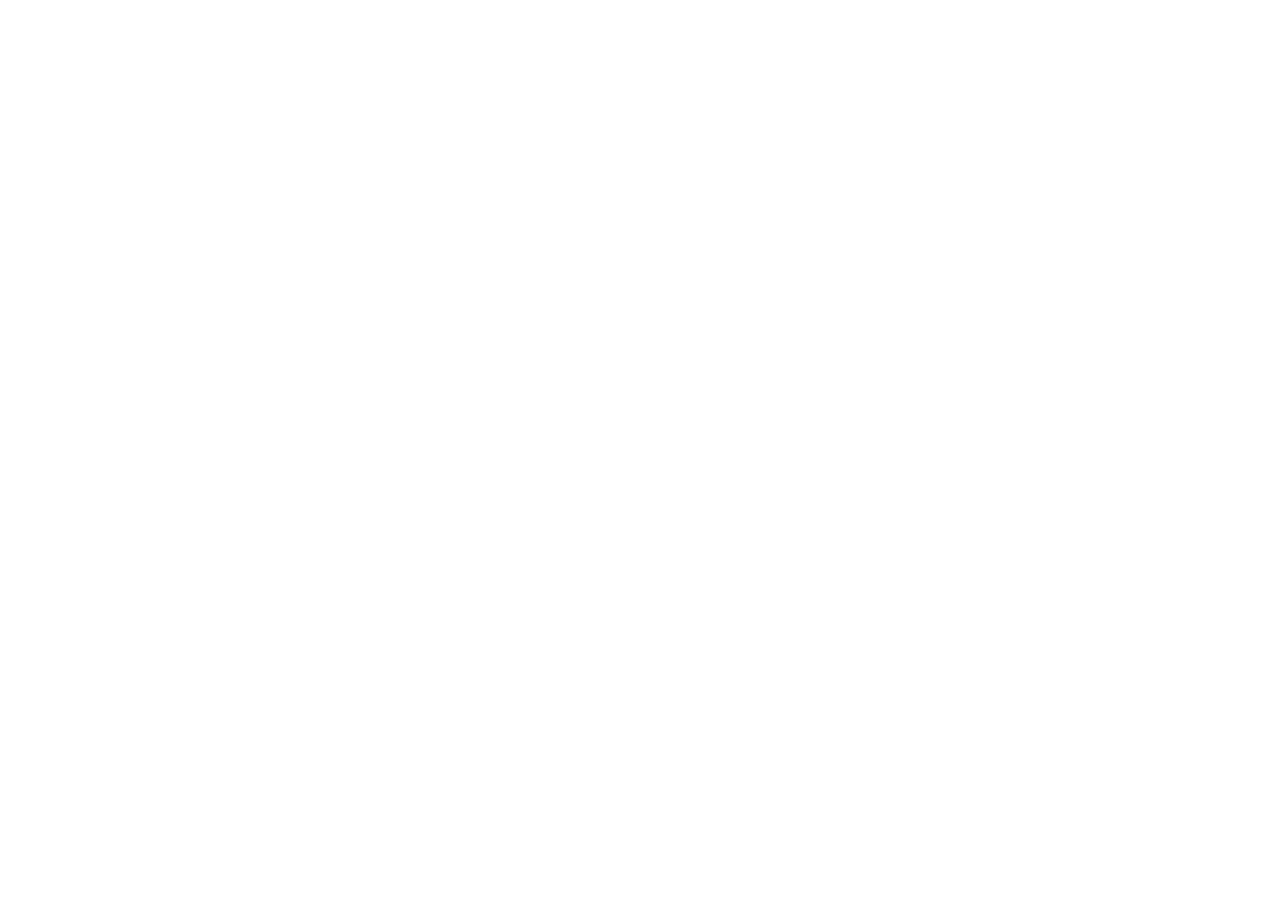
==== index.html @ b74ce0d9 "organizando diretorios para js e css" ====
<!DOCTYPE html>
<html lang="pt-br">
<head>
    <meta charset="UTF-8">
    <meta name="viewport" content="width=device-width, initial-scale=1.0">
    <script src="js/app.js" defer type="module"></script>
    <link rel="stylesheet" href="css/style.css">
    <title>Contatos</title>
</head>
<body>
    
</body>
</html>
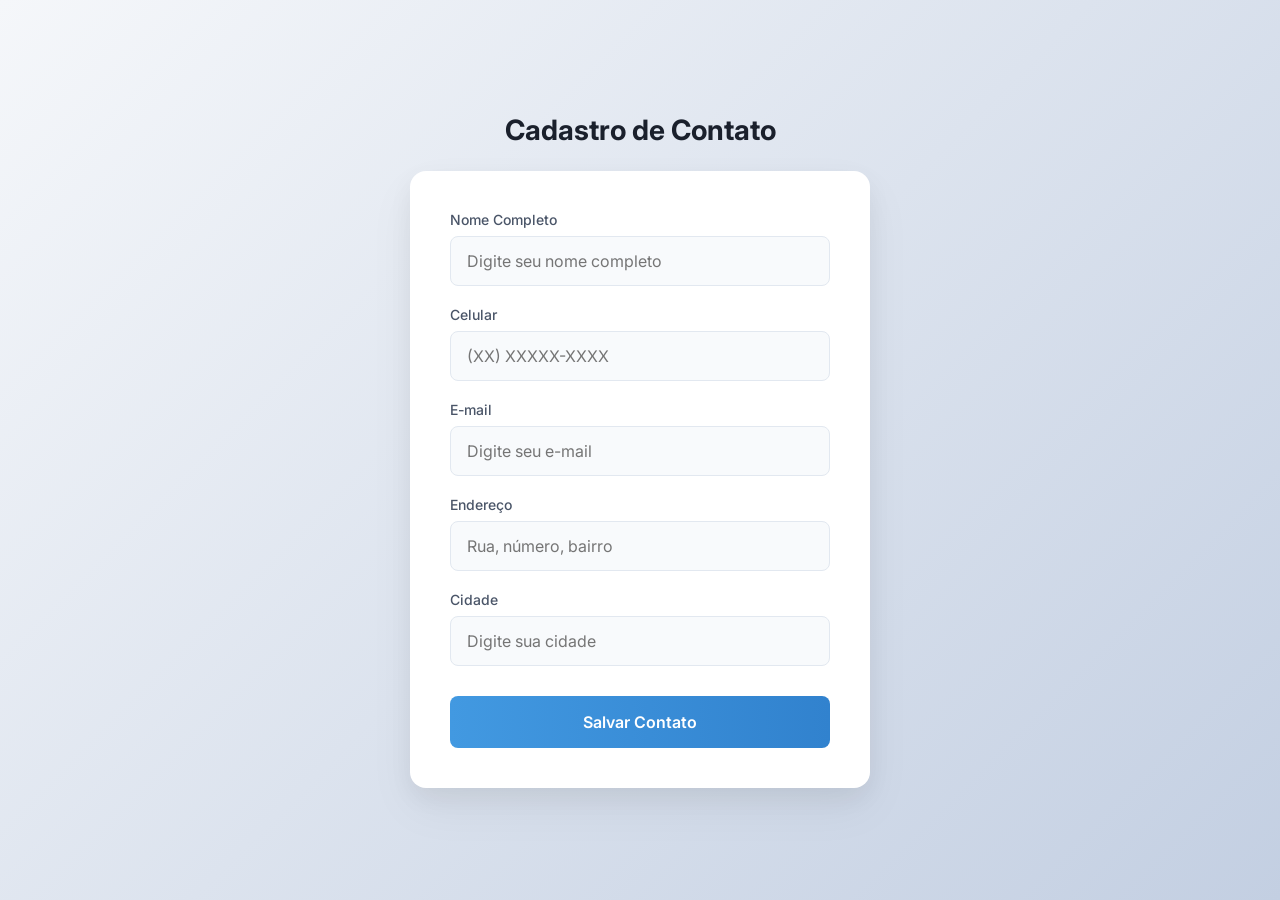
==== commit 3b7ff908: "adicionando interface inicial do projeto" ====
--- a/index.html
+++ b/index.html
@@ -8,6 +8,31 @@
     <title>Contatos</title>
 </head>
 <body>
-    
+    <main class="container">
+        <h1>Cadastro de Contato</h1>
+        <form id="contact-form" class="form-container" aria-label="Formulário de Contato">
+            <div class="form-group">
+                <label for="nome">Nome Completo</label>
+                <input type="text" id="nome" name="nome" placeholder="Digite seu nome completo" required aria-required="true">
+            </div>
+            <div class="form-group">
+                <label for="celular">Celular</label>
+                <input type="tel" id="celular" name="celular" placeholder="(XX) XXXXX-XXXX" required aria-required="true">
+            </div>
+            <div class="form-group">
+                <label for="email">E-mail</label>
+                <input type="email" id="email" name="email" placeholder="Digite seu e-mail" required aria-required="true">
+            </div>
+            <div class="form-group">
+                <label for="endereco">Endereço</label>
+                <input type="text" id="endereco" name="endereco" placeholder="Rua, número, bairro" required aria-required="true">
+            </div>
+            <div class="form-group">
+                <label for="cidade">Cidade</label>
+                <input type="text" id="cidade" name="cidade" placeholder="Digite sua cidade" required aria-required="true">
+            </div>
+            <button type="submit" class="btn-submit">Salvar Contato</button>
+        </form>
+    </main>
 </body>
 </html>
--- a/css/style.css
+++ b/css/style.css
@@ -0,0 +1,89 @@
+@import url("https://fonts.googleapis.com/css2?family=Inter:wght@400;500;600;700&display=swap");
+
+* {
+  padding: 0;
+  margin: 0;
+  box-sizing: border-box;
+}
+
+body {
+  font-family: "Inter", sans-serif;
+  background: linear-gradient(135deg, #f5f7fa 0%, #c3cfe2 100%);
+  min-height: 100vh;
+  display: flex;
+  justify-content: center;
+  align-items: center;
+  color: #333;
+}
+
+.container {
+  width: 100%;
+  max-width: 500px;
+  padding: 20px;
+}
+
+h1 {
+  text-align: center;
+  margin-bottom: 24px;
+  font-size: 28px;
+  color: #1a202c;
+  font-weight: 700;
+}
+
+.form-container {
+  background: white;
+  padding: 40px;
+  border-radius: 16px;
+  box-shadow:
+    0 10px 25px rgba(0, 0, 0, 0.05),
+    0 20px 48px rgba(0, 0, 0, 0.05);
+  transition: transform 0.3s ease;
+}
+
+.form-group {
+  margin-bottom: 20px;
+  display: flex;
+  flex-direction: column;
+}
+
+.form-group label {
+  margin-bottom: 8px;
+  font-weight: 500;
+  font-size: 14px;
+  color: #4a5568;
+}
+
+.form-group input {
+  padding: 14px 16px;
+  border: 1px solid #e2e8f0;
+  border-radius: 8px;
+  font-size: 16px;
+  font-family: "Inter", sans-serif;
+  transition: all 0.3s ease;
+  background-color: #f8fafc;
+}
+
+.form-group input:focus {
+  outline: none;
+  border-color: #4299e1;
+  background-color: white;
+  box-shadow: 0 0 0 3px rgba(66, 153, 225, 0.15);
+}
+
+.btn-submit {
+  width: 100%;
+  padding: 16px;
+  background: linear-gradient(to right, #4299e1, #3182ce);
+  color: white;
+  border: none;
+  border-radius: 8px;
+  font-size: 16px;
+  font-weight: 600;
+  cursor: pointer;
+  margin-top: 10px;
+  font-family: "Inter", sans-serif;
+}
+
+.btn-submit:hover {
+  background: linear-gradient(to right, #3182ce, #2b6cb0);
+}
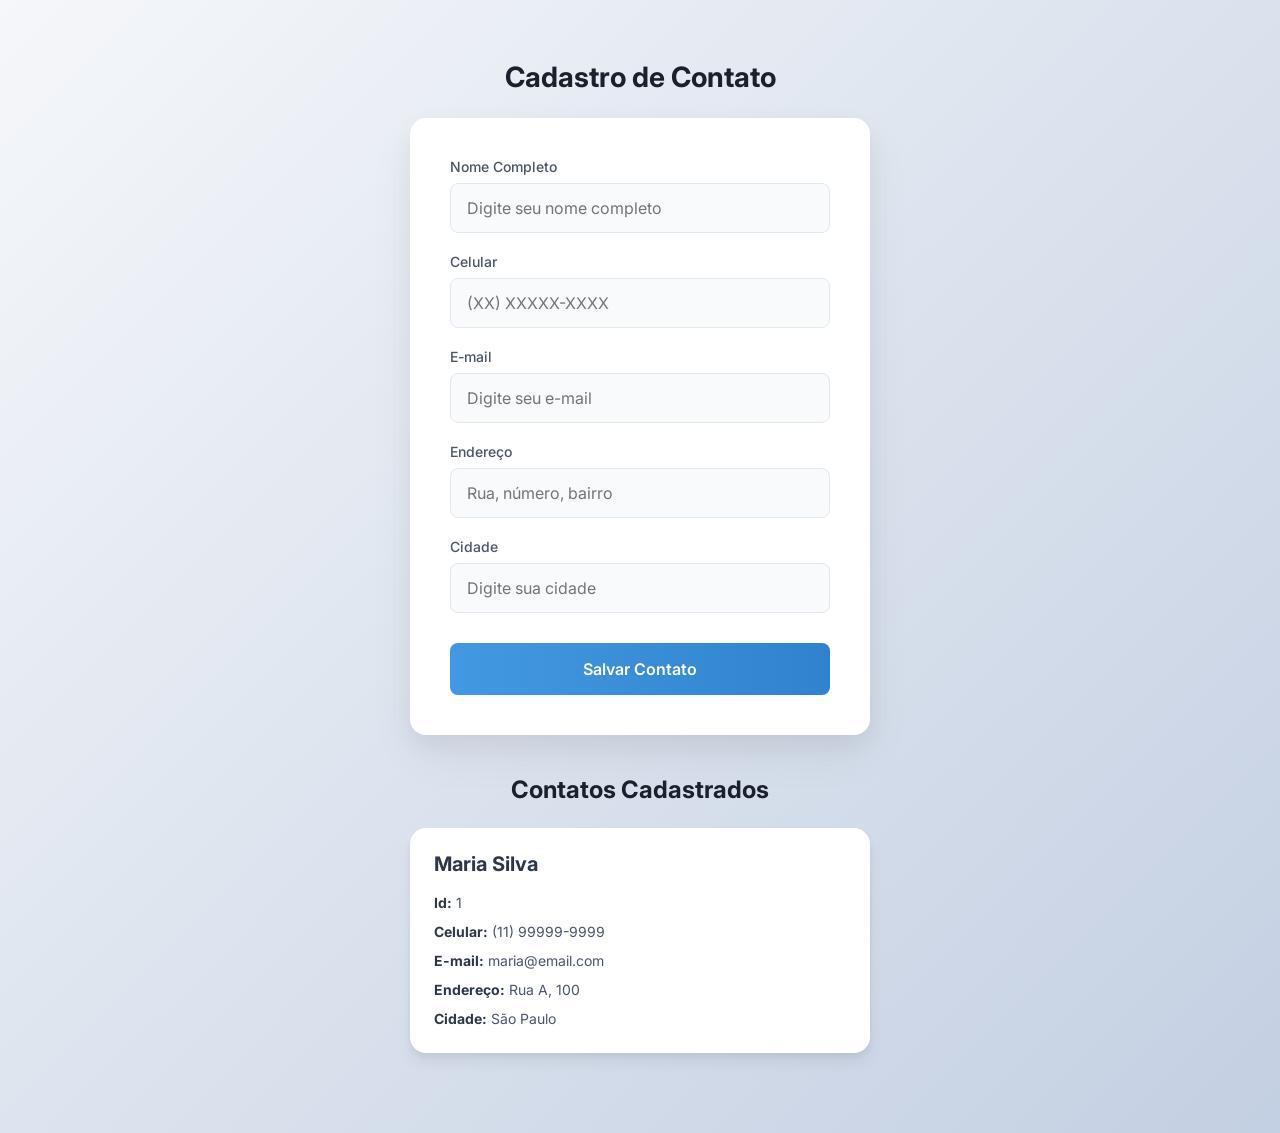
==== commit 70046a25: "adicionando exemplo do layout de exibição de contatos ja cadastrados" ====
--- a/index.html
+++ b/index.html
@@ -33,6 +33,21 @@
             </div>
             <button type="submit" class="btn-submit">Salvar Contato</button>
         </form>
+
+        <section class="contacts-section">
+            <h2>Contatos Cadastrados</h2>
+            <div id="contacts-list">
+                <!-- exemplo de exibição de um contato cadastrado-->
+                <div class="contact-card">
+                    <h3>Maria Silva</h3>
+                    <p><strong>Id:</strong> 1</p>
+                    <p><strong>Celular:</strong> (11) 99999-9999</p>
+                    <p><strong>E-mail:</strong> maria@email.com</p>
+                    <p><strong>Endereço:</strong> Rua A, 100</p>
+                    <p><strong>Cidade:</strong> São Paulo</p>
+                </div>
+            </div>
+        </section>
     </main>
 </body>
 </html>
--- a/css/style.css
+++ b/css/style.css
@@ -12,7 +12,8 @@
   min-height: 100vh;
   display: flex;
   justify-content: center;
-  align-items: center;
+  align-items: flex-start;
+  padding: 40px 20px;
   color: #333;
 }
 
@@ -87,3 +88,49 @@
 .btn-submit:hover {
   background: linear-gradient(to right, #3182ce, #2b6cb0);
 }
+
+.contacts-section {
+  margin-top: 40px;
+}
+
+.contacts-section h2 {
+  text-align: center;
+  margin-bottom: 24px;
+  font-size: 24px;
+  color: #1a202c;
+  font-weight: 700;
+}
+
+.contact-card {
+  background: white;
+  padding: 24px;
+  border-radius: 16px;
+  box-shadow:
+    0 4px 6px rgba(0, 0, 0, 0.05),
+    0 10px 15px rgba(0, 0, 0, 0.05);
+  margin-bottom: 20px;
+  transition: transform 0.3s ease;
+  display: flex;
+  flex-direction: column;
+  gap: 8px;
+}
+
+.contact-card:hover {
+  transform: translateY(-3px);
+}
+
+.contact-card h3 {
+  font-size: 20px;
+  color: #2d3748;
+  margin-bottom: 8px;
+}
+
+.contact-card p {
+  font-size: 14px;
+  color: #4a5568;
+  line-height: 1.5;
+}
+
+.contact-card strong {
+  color: #2d3748;
+}
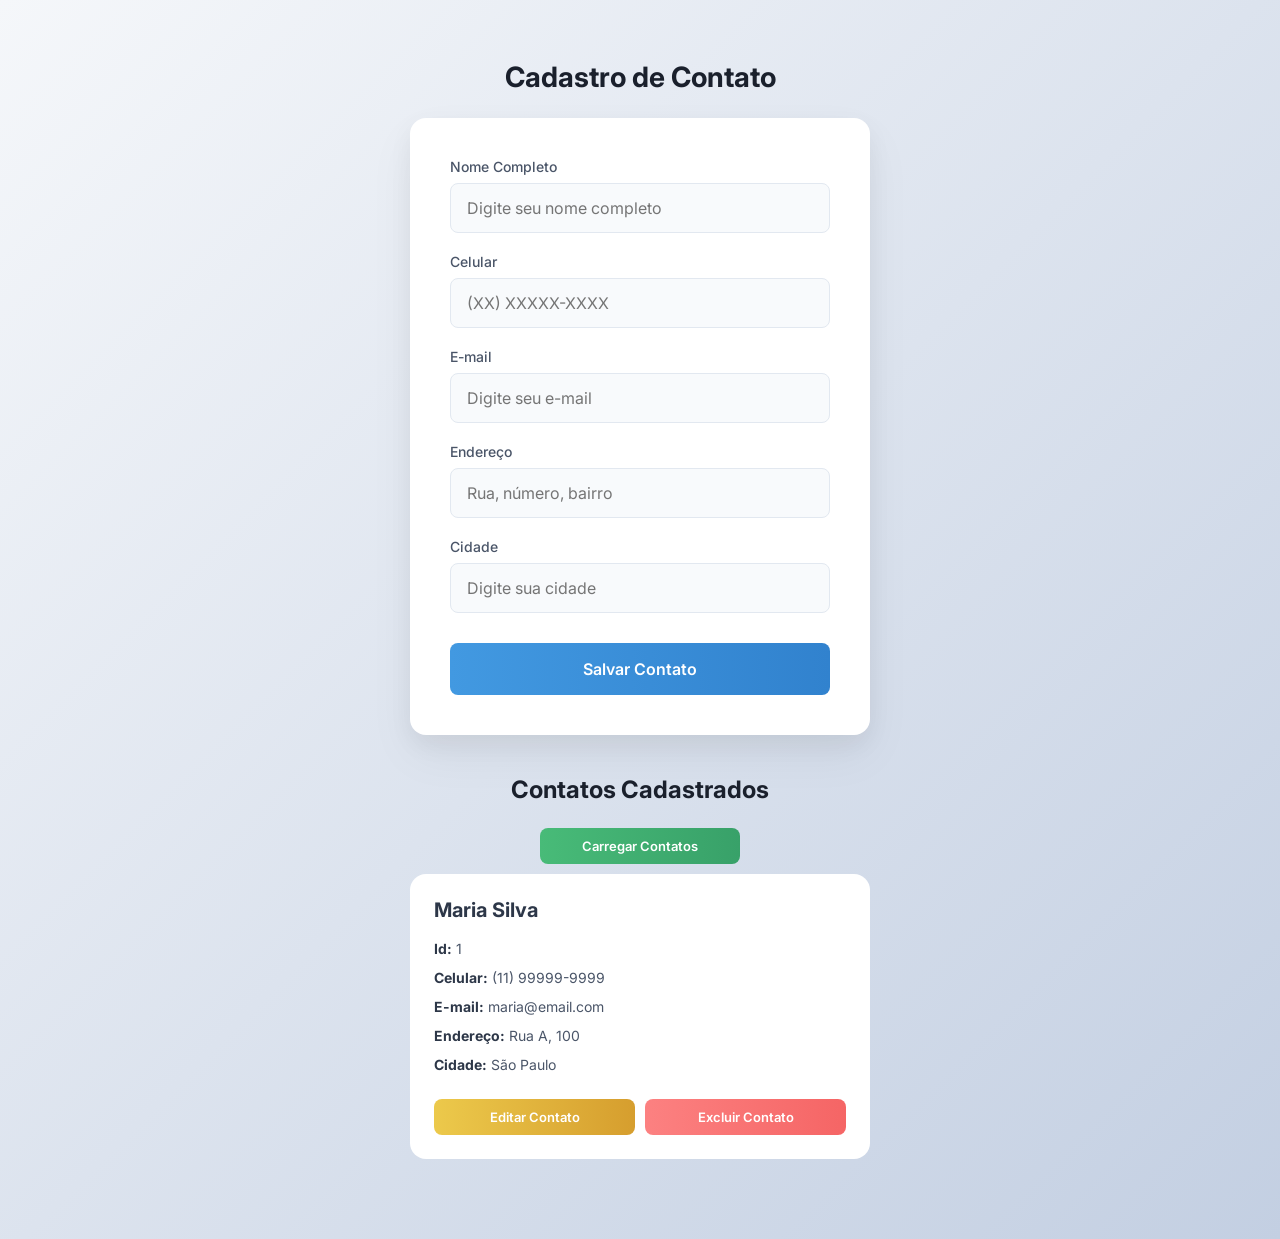
==== commit 96d4e577: "adicionando botões das requisições http do tipo GET, PUT e DELETE ao layout de visualização de usuar" ====
--- a/index.html
+++ b/index.html
@@ -36,15 +36,20 @@
 
         <section class="contacts-section">
             <h2>Contatos Cadastrados</h2>
+            <div class="load-contacts"><button class="btn-get">Carregar Contatos</button></div>
             <div id="contacts-list">
                 <!-- exemplo de exibição de um contato cadastrado-->
-                <div class="contact-card">
+                <div class="contact-card-style">
                     <h3>Maria Silva</h3>
                     <p><strong>Id:</strong> 1</p>
                     <p><strong>Celular:</strong> (11) 99999-9999</p>
                     <p><strong>E-mail:</strong> maria@email.com</p>
                     <p><strong>Endereço:</strong> Rua A, 100</p>
                     <p><strong>Cidade:</strong> São Paulo</p>
+                    <div class="card-actions">
+                        <button class="btn-action btn-put">Editar Contato</button>
+                        <button class="btn-action btn-delete">Excluir Contato</button>
+                    </div>
                 </div>
             </div>
         </section>
--- a/css/style.css
+++ b/css/style.css
@@ -125,12 +125,188 @@
   margin-bottom: 8px;
 }
 
-.contact-card p {
+@import url("https://fonts.googleapis.com/css2?family=Inter:wght@400;500;600;700&display=swap");
+
+* {
+  padding: 0;
+  margin: 0;
+  box-sizing: border-box;
+}
+
+body {
+  font-family: "Inter", sans-serif;
+  background: linear-gradient(135deg, #f5f7fa 0%, #c3cfe2 100%);
+  min-height: 100vh;
+  display: flex;
+  justify-content: center;
+  align-items: flex-start;
+  padding: 40px 20px;
+  color: #333;
+}
+
+.container {
+  width: 100%;
+  max-width: 500px;
+  padding: 20px;
+}
+
+h1 {
+  text-align: center;
+  margin-bottom: 24px;
+  font-size: 28px;
+  color: #1a202c;
+  font-weight: 700;
+}
+
+.form-container {
+  background: white;
+  padding: 40px;
+  border-radius: 16px;
+  box-shadow:
+    0 10px 25px rgba(0, 0, 0, 0.05),
+    0 20px 48px rgba(0, 0, 0, 0.05);
+  transition: transform 0.3s ease;
+}
+
+.form-group {
+  margin-bottom: 20px;
+  display: flex;
+  flex-direction: column;
+}
+
+.form-group label {
+  margin-bottom: 8px;
+  font-weight: 500;
+  font-size: 14px;
+  color: #4a5568;
+}
+
+.form-group input {
+  padding: 14px 16px;
+  border: 1px solid #e2e8f0;
+  border-radius: 8px;
+  font-size: 16px;
+  font-family: "Inter", sans-serif;
+  transition: all 0.3s ease;
+  background-color: #f8fafc;
+}
+
+.form-group input:focus {
+  outline: none;
+  border-color: #4299e1;
+  background-color: white;
+  box-shadow: 0 0 0 3px rgba(66, 153, 225, 0.15);
+}
+
+.btn-submit {
+  width: 100%;
+  padding: 16px;
+  background: linear-gradient(to right, #4299e1, #3182ce);
+  color: white;
+  border: none;
+  border-radius: 8px;
+  font-size: 16px;
+  font-weight: 600;
+  cursor: pointer;
+  margin-top: 10px;
+  font-family: "Inter", sans-serif;
+}
+
+.btn-submit:hover {
+  background: linear-gradient(to right, #3182ce, #2b6cb0);
+}
+
+.contacts-section {
+  margin-top: 40px;
+}
+
+.contacts-section h2 {
+  text-align: center;
+  margin-bottom: 24px;
+  font-size: 24px;
+  color: #1a202c;
+  font-weight: 700;
+}
+
+.load-contacts {
+  display: flex;
+  justify-content: center;
+  margin-bottom: 10px;
+}
+
+.contact-card-style {
+  background: white;
+  padding: 24px;
+  border-radius: 16px;
+  margin-bottom: 20px;
+  display: flex;
+  flex-direction: column;
+  gap: 8px;
+}
+
+.contact-card-style h3 {
+  font-size: 20px;
+  color: #2d3748;
+  margin-bottom: 8px;
+}
+
+.contact-card-style p {
   font-size: 14px;
   color: #4a5568;
   line-height: 1.5;
 }
 
-.contact-card strong {
+.contact-card-style strong {
   color: #2d3748;
 }
+
+.card-actions {
+  display: flex;
+  gap: 10px;
+  margin-top: 16px;
+}
+
+.btn-action {
+  flex: 1;
+  padding: 10px 8px;
+  border: none;
+  border-radius: 8px;
+  font-size: 13px;
+  font-weight: 600;
+  cursor: pointer;
+  font-family: "Inter", sans-serif;
+  color: white;
+}
+
+.btn-get {
+  background: linear-gradient(to right, #48bb78, #38a169);
+  padding: 10px 8px;
+  border: none;
+  border-radius: 8px;
+  font-size: 13px;
+  font-weight: 600;
+  cursor: pointer;
+  font-family: "Inter", sans-serif;
+  color: white;
+  width: 200px;
+}
+
+.btn-get:hover {
+  background: linear-gradient(to right, #38a169, #2f855a);
+}
+
+.btn-put {
+  background: linear-gradient(to right, #ecc94b, #d69e2e);
+}
+
+.btn-put:hover {
+  background: linear-gradient(to right, #d69e2e, #b7791f);
+}
+
+.btn-delete {
+  background: linear-gradient(to right, #fc8181, #f56565);
+}
+
+.btn-delete:hover {
+  background: linear-gradient(to right, #f56565, #e53e3e);
+}
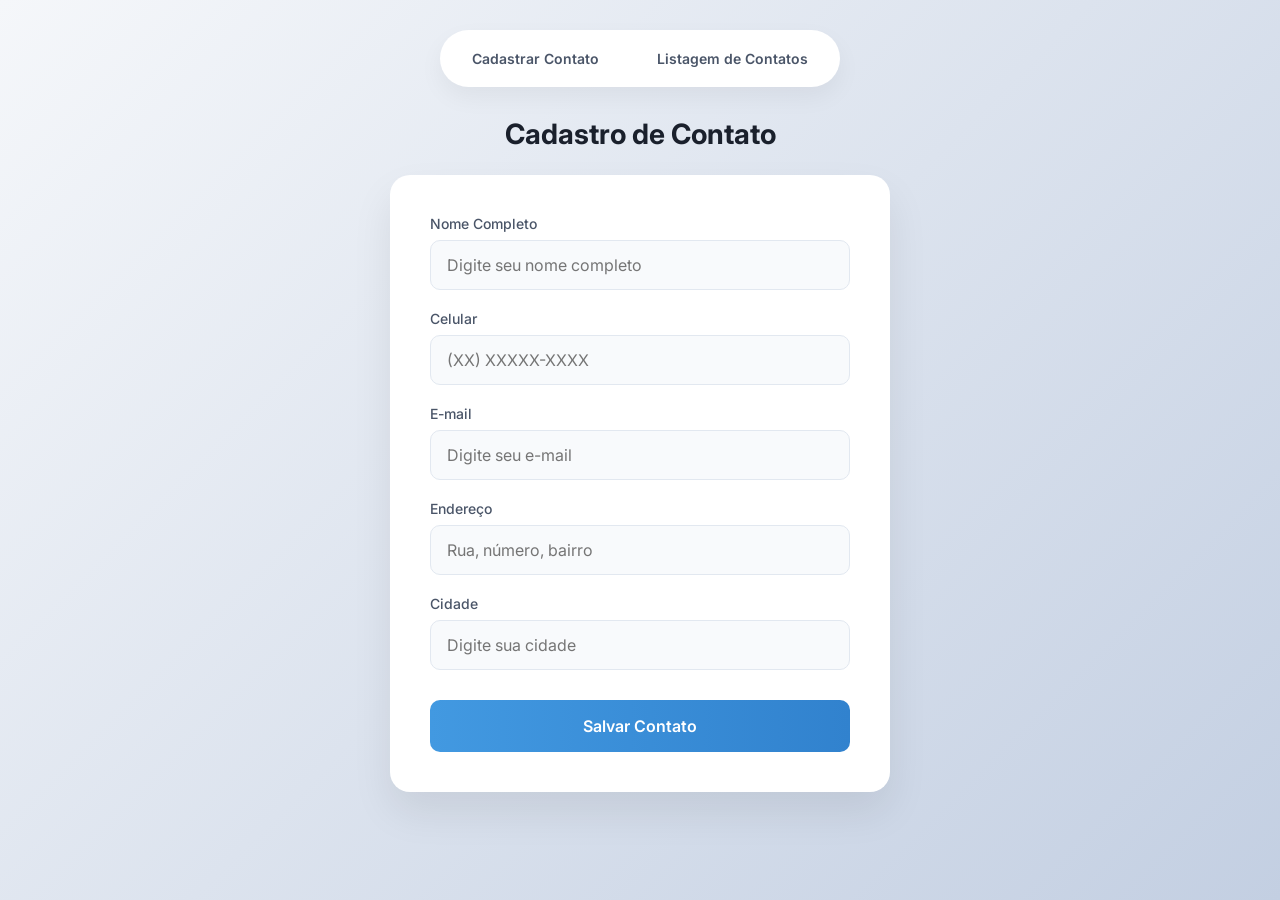
==== commit eeed446b: "adicionando pagina para visualização de contatos cadastrados" ====
--- a/index.html
+++ b/index.html
@@ -1,58 +1,89 @@
-<!DOCTYPE html>
+<!doctype html>
 <html lang="pt-br">
-<head>
-    <meta charset="UTF-8">
-    <meta name="viewport" content="width=device-width, initial-scale=1.0">
+  <head>
+    <meta charset="UTF-8" />
+    <meta name="viewport" content="width=device-width, initial-scale=1.0" />
     <script src="js/app.js" defer type="module"></script>
-    <link rel="stylesheet" href="css/style.css">
+    <link rel="stylesheet" href="css/style.css" />
     <title>Contatos</title>
-</head>
-<body>
+  </head>
+  <body>
+    <header>
+      <nav>
+        <ul>
+          <li>
+            <a href="index.html">Cadastrar Contato</a>
+          </li>
+          <li>
+            <a href="contatos.html">Listagem de Contatos</a>
+          </li>
+        </ul>
+      </nav>
+    </header>
     <main class="container">
-        <h1>Cadastro de Contato</h1>
-        <form id="contact-form" class="form-container" aria-label="Formulário de Contato">
-            <div class="form-group">
-                <label for="nome">Nome Completo</label>
-                <input type="text" id="nome" name="nome" placeholder="Digite seu nome completo" required aria-required="true">
-            </div>
-            <div class="form-group">
-                <label for="celular">Celular</label>
-                <input type="tel" id="celular" name="celular" placeholder="(XX) XXXXX-XXXX" required aria-required="true">
-            </div>
-            <div class="form-group">
-                <label for="email">E-mail</label>
-                <input type="email" id="email" name="email" placeholder="Digite seu e-mail" required aria-required="true">
-            </div>
-            <div class="form-group">
-                <label for="endereco">Endereço</label>
-                <input type="text" id="endereco" name="endereco" placeholder="Rua, número, bairro" required aria-required="true">
-            </div>
-            <div class="form-group">
-                <label for="cidade">Cidade</label>
-                <input type="text" id="cidade" name="cidade" placeholder="Digite sua cidade" required aria-required="true">
-            </div>
-            <button type="submit" class="btn-submit">Salvar Contato</button>
-        </form>
-
-        <section class="contacts-section">
-            <h2>Contatos Cadastrados</h2>
-            <div class="load-contacts"><button class="btn-get">Carregar Contatos</button></div>
-            <div id="contacts-list">
-                <!-- exemplo de exibição de um contato cadastrado-->
-                <div class="contact-card-style">
-                    <h3>Maria Silva</h3>
-                    <p><strong>Id:</strong> 1</p>
-                    <p><strong>Celular:</strong> (11) 99999-9999</p>
-                    <p><strong>E-mail:</strong> maria@email.com</p>
-                    <p><strong>Endereço:</strong> Rua A, 100</p>
-                    <p><strong>Cidade:</strong> São Paulo</p>
-                    <div class="card-actions">
-                        <button class="btn-action btn-put">Editar Contato</button>
-                        <button class="btn-action btn-delete">Excluir Contato</button>
-                    </div>
-                </div>
-            </div>
-        </section>
+      <h1>Cadastro de Contato</h1>
+      <form
+        class="form-container"
+        aria-label="Formulário de Contato"
+        method="POST"
+      >
+        <div class="form-group">
+          <label for="nome">Nome Completo</label>
+          <input
+            type="text"
+            id="nome"
+            name="nome"
+            placeholder="Digite seu nome completo"
+            required
+            aria-required="true"
+          />
+        </div>
+        <div class="form-group">
+          <label for="celular">Celular</label>
+          <input
+            type="tel"
+            id="celular"
+            name="celular"
+            placeholder="(XX) XXXXX-XXXX"
+            required
+            aria-required="true"
+          />
+        </div>
+        <div class="form-group">
+          <label for="email">E-mail</label>
+          <input
+            type="email"
+            id="email"
+            name="email"
+            placeholder="Digite seu e-mail"
+            required
+            aria-required="true"
+          />
+        </div>
+        <div class="form-group">
+          <label for="endereco">Endereço</label>
+          <input
+            type="text"
+            id="endereco"
+            name="endereco"
+            placeholder="Rua, número, bairro"
+            required
+            aria-required="true"
+          />
+        </div>
+        <div class="form-group">
+          <label for="cidade">Cidade</label>
+          <input
+            type="text"
+            id="cidade"
+            name="cidade"
+            placeholder="Digite sua cidade"
+            required
+            aria-required="true"
+          />
+        </div>
+        <button type="submit" class="btn-submit">Salvar Contato</button>
+      </form>
     </main>
-</body>
-</html>+  </body>
+</html>
--- a/css/style.css
+++ b/css/style.css
@@ -8,37 +8,87 @@
 
 body {
   font-family: "Inter", sans-serif;
+  width: 100%;
   background: linear-gradient(135deg, #f5f7fa 0%, #c3cfe2 100%);
   min-height: 100vh;
   display: flex;
+  flex-direction: column;
+  align-items: center;
+  color: #333;
+  padding-bottom: 40px;
+}
+
+/* --- Navigation --- */
+header {
+  width: 100%;
+  display: flex;
   justify-content: center;
-  align-items: flex-start;
-  padding: 40px 20px;
-  color: #333;
-}
-
+  padding: 30px 20px;
+}
+
+nav {
+  background: white;
+  padding: 8px;
+  border-radius: 50px;
+  box-shadow: 0 10px 25px rgba(0, 0, 0, 0.05);
+}
+
+nav ul {
+  display: flex;
+  list-style: none;
+  gap: 10px;
+}
+
+nav li a {
+  text-decoration: none;
+  color: #4a5568;
+  font-weight: 600;
+  font-size: 14px;
+  padding: 12px 24px;
+  border-radius: 40px;
+  transition: all 0.3s ease;
+  display: block;
+}
+
+nav li a:hover {
+  background: #f8fafc;
+  color: #4299e1;
+  transform: translateY(-1px);
+}
+
+/* --- Container & Layout --- */
 .container {
   width: 100%;
-  max-width: 500px;
-  padding: 20px;
-}
-
-h1 {
+  max-width: 1200px;
+  display: flex;
+  flex-direction: column;
+  align-items: center;
+  padding: 0 20px;
+}
+
+h1,
+h2 {
   text-align: center;
   margin-bottom: 24px;
-  font-size: 28px;
   color: #1a202c;
   font-weight: 700;
 }
 
+h1 {
+  font-size: 28px;
+}
+h2 {
+  font-size: 24px;
+}
+
+/* --- Form --- */
 .form-container {
   background: white;
   padding: 40px;
-  border-radius: 16px;
-  box-shadow:
-    0 10px 25px rgba(0, 0, 0, 0.05),
-    0 20px 48px rgba(0, 0, 0, 0.05);
-  transition: transform 0.3s ease;
+  border-radius: 20px;
+  width: 100%;
+  max-width: 500px;
+  box-shadow: 0 20px 40px rgba(0, 0, 0, 0.08);
 }
 
 .form-group {
@@ -57,9 +107,9 @@
 .form-group input {
   padding: 14px 16px;
   border: 1px solid #e2e8f0;
-  border-radius: 8px;
+  border-radius: 10px;
   font-size: 16px;
-  font-family: "Inter", sans-serif;
+  font-family: inherit;
   transition: all 0.3s ease;
   background-color: #f8fafc;
 }
@@ -68,7 +118,7 @@
   outline: none;
   border-color: #4299e1;
   background-color: white;
-  box-shadow: 0 0 0 3px rgba(66, 153, 225, 0.15);
+  box-shadow: 0 0 0 4px rgba(66, 153, 225, 0.1);
 }
 
 .btn-submit {
@@ -77,177 +127,57 @@
   background: linear-gradient(to right, #4299e1, #3182ce);
   color: white;
   border: none;
-  border-radius: 8px;
+  border-radius: 10px;
   font-size: 16px;
   font-weight: 600;
   cursor: pointer;
   margin-top: 10px;
-  font-family: "Inter", sans-serif;
+  font-family: inherit;
+  transition: all 0.3s ease;
 }
 
 .btn-submit:hover {
   background: linear-gradient(to right, #3182ce, #2b6cb0);
-}
-
+  transform: translateY(-2px);
+  box-shadow: 0 5px 15px rgba(49, 130, 206, 0.3);
+}
+
+/* --- Contacts List --- */
 .contacts-section {
-  margin-top: 40px;
-}
-
-.contacts-section h2 {
-  text-align: center;
-  margin-bottom: 24px;
-  font-size: 24px;
-  color: #1a202c;
-  font-weight: 700;
-}
-
-.contact-card {
-  background: white;
-  padding: 24px;
-  border-radius: 16px;
-  box-shadow:
-    0 4px 6px rgba(0, 0, 0, 0.05),
-    0 10px 15px rgba(0, 0, 0, 0.05);
-  margin-bottom: 20px;
-  transition: transform 0.3s ease;
-  display: flex;
-  flex-direction: column;
-  gap: 8px;
-}
-
-.contact-card:hover {
-  transform: translateY(-3px);
-}
-
-.contact-card h3 {
-  font-size: 20px;
-  color: #2d3748;
-  margin-bottom: 8px;
-}
-
-@import url("https://fonts.googleapis.com/css2?family=Inter:wght@400;500;600;700&display=swap");
-
-* {
-  padding: 0;
-  margin: 0;
-  box-sizing: border-box;
-}
-
-body {
-  font-family: "Inter", sans-serif;
-  background: linear-gradient(135deg, #f5f7fa 0%, #c3cfe2 100%);
-  min-height: 100vh;
+  width: 100%;
+}
+
+.load-contacts {
   display: flex;
   justify-content: center;
-  align-items: flex-start;
-  padding: 40px 20px;
-  color: #333;
-}
-
-.container {
-  width: 100%;
-  max-width: 500px;
-  padding: 20px;
-}
-
-h1 {
-  text-align: center;
-  margin-bottom: 24px;
-  font-size: 28px;
-  color: #1a202c;
-  font-weight: 700;
-}
-
-.form-container {
-  background: white;
-  padding: 40px;
-  border-radius: 16px;
-  box-shadow:
-    0 10px 25px rgba(0, 0, 0, 0.05),
-    0 20px 48px rgba(0, 0, 0, 0.05);
-  transition: transform 0.3s ease;
-}
-
-.form-group {
-  margin-bottom: 20px;
-  display: flex;
-  flex-direction: column;
-}
-
-.form-group label {
-  margin-bottom: 8px;
-  font-weight: 500;
-  font-size: 14px;
-  color: #4a5568;
-}
-
-.form-group input {
-  padding: 14px 16px;
-  border: 1px solid #e2e8f0;
-  border-radius: 8px;
-  font-size: 16px;
-  font-family: "Inter", sans-serif;
-  transition: all 0.3s ease;
-  background-color: #f8fafc;
-}
-
-.form-group input:focus {
-  outline: none;
-  border-color: #4299e1;
-  background-color: white;
-  box-shadow: 0 0 0 3px rgba(66, 153, 225, 0.15);
-}
-
-.btn-submit {
-  width: 100%;
-  padding: 16px;
-  background: linear-gradient(to right, #4299e1, #3182ce);
-  color: white;
-  border: none;
-  border-radius: 8px;
-  font-size: 16px;
-  font-weight: 600;
-  cursor: pointer;
-  margin-top: 10px;
-  font-family: "Inter", sans-serif;
-}
-
-.btn-submit:hover {
-  background: linear-gradient(to right, #3182ce, #2b6cb0);
-}
-
-.contacts-section {
-  margin-top: 40px;
-}
-
-.contacts-section h2 {
-  text-align: center;
-  margin-bottom: 24px;
-  font-size: 24px;
-  color: #1a202c;
-  font-weight: 700;
-}
-
-.load-contacts {
-  display: flex;
-  justify-content: center;
-  margin-bottom: 10px;
+  margin-bottom: 30px;
+}
+
+#contacts-list {
+  display: flex;
+  flex-wrap: wrap;
+  gap: 20px;
+  width: 100%;
 }
 
 .contact-card-style {
   background: white;
   padding: 24px;
-  border-radius: 16px;
-  margin-bottom: 20px;
-  display: flex;
-  flex-direction: column;
-  gap: 8px;
+  border-radius: 20px;
+  display: flex;
+  flex-direction: column;
+  gap: 12px;
+  width: 100%;
+  max-width: 350px;
+  box-shadow: 0 10px 20px rgba(0, 0, 0, 0.04);
+  transition: all 0.3s ease;
 }
 
 .contact-card-style h3 {
   font-size: 20px;
   color: #2d3748;
   margin-bottom: 8px;
+  text-align: center;
 }
 
 .contact-card-style p {
@@ -258,55 +188,56 @@
 
 .contact-card-style strong {
   color: #2d3748;
-}
-
+  font-weight: 600;
+}
+
+/* --- Buttons & Actions --- */
 .card-actions {
   display: flex;
   gap: 10px;
-  margin-top: 16px;
+  margin-top: 10px;
 }
 
 .btn-action {
   flex: 1;
-  padding: 10px 8px;
+  padding: 12px 8px;
   border: none;
   border-radius: 8px;
   font-size: 13px;
   font-weight: 600;
   cursor: pointer;
-  font-family: "Inter", sans-serif;
+  font-family: inherit;
   color: white;
+  transition: all 0.2s ease;
+}
+
+.btn-action:hover {
+  opacity: 0.9;
+  transform: translateY(-1px);
 }
 
 .btn-get {
   background: linear-gradient(to right, #48bb78, #38a169);
-  padding: 10px 8px;
+  padding: 12px 30px;
   border: none;
-  border-radius: 8px;
-  font-size: 13px;
+  border-radius: 10px;
+  font-size: 14px;
   font-weight: 600;
   cursor: pointer;
-  font-family: "Inter", sans-serif;
+  font-family: inherit;
   color: white;
-  width: 200px;
+  transition: all 0.2s ease;
 }
 
 .btn-get:hover {
-  background: linear-gradient(to right, #38a169, #2f855a);
+  transform: translateY(-2px);
+  box-shadow: 0 5px 15px rgba(56, 161, 105, 0.3);
 }
 
 .btn-put {
   background: linear-gradient(to right, #ecc94b, #d69e2e);
 }
 
-.btn-put:hover {
-  background: linear-gradient(to right, #d69e2e, #b7791f);
-}
-
 .btn-delete {
   background: linear-gradient(to right, #fc8181, #f56565);
 }
-
-.btn-delete:hover {
-  background: linear-gradient(to right, #f56565, #e53e3e);
-}
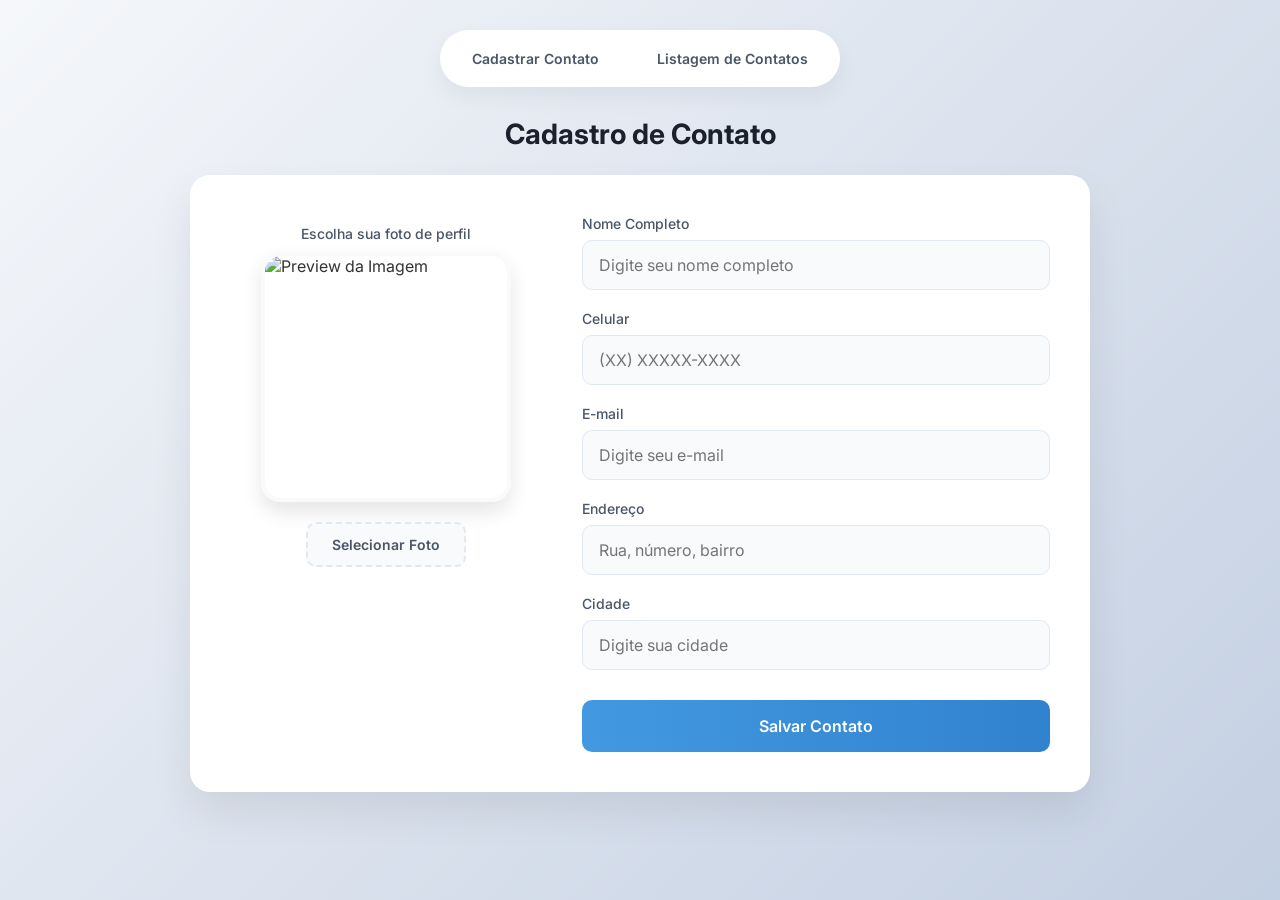
==== commit b6951e67: "adicionando campo para usuario escolher sua imagem com função sugerida pelo professor" ====
--- a/index.html
+++ b/index.html
@@ -22,68 +22,83 @@
     </header>
     <main class="container">
       <h1>Cadastro de Contato</h1>
-      <form
-        class="form-container"
-        aria-label="Formulário de Contato"
-        method="POST"
-      >
-        <div class="form-group">
-          <label for="nome">Nome Completo</label>
-          <input
-            type="text"
-            id="nome"
-            name="nome"
-            placeholder="Digite seu nome completo"
-            required
-            aria-required="true"
-          />
+      <div class="registration-content">
+        <div class="image-container">
+          <span class="image-label">Escolha sua foto de perfil</span>
+          <div class="image-preview">
+            <img
+              id="preview-image"
+              src="https://img.freepik.com/psd-gratuitas/renderizacao-3d-do-estilo-de-cabelo-para-o-design-do-avatar_23-2151869121.jpg"
+              alt="Preview da Imagem"
+            />
+          </div>
+          <label for="preview-input" class="btn-upload">Selecionar Foto</label>
+          <input type="file" id="preview-input" accept="image/*" hidden />
         </div>
-        <div class="form-group">
-          <label for="celular">Celular</label>
-          <input
-            type="tel"
-            id="celular"
-            name="celular"
-            placeholder="(XX) XXXXX-XXXX"
-            required
-            aria-required="true"
-          />
-        </div>
-        <div class="form-group">
-          <label for="email">E-mail</label>
-          <input
-            type="email"
-            id="email"
-            name="email"
-            placeholder="Digite seu e-mail"
-            required
-            aria-required="true"
-          />
-        </div>
-        <div class="form-group">
-          <label for="endereco">Endereço</label>
-          <input
-            type="text"
-            id="endereco"
-            name="endereco"
-            placeholder="Rua, número, bairro"
-            required
-            aria-required="true"
-          />
-        </div>
-        <div class="form-group">
-          <label for="cidade">Cidade</label>
-          <input
-            type="text"
-            id="cidade"
-            name="cidade"
-            placeholder="Digite sua cidade"
-            required
-            aria-required="true"
-          />
-        </div>
-        <button type="submit" class="btn-submit">Salvar Contato</button>
-      </form>
+
+        <form
+          class="form-container"
+          aria-label="Formulário de Contato"
+          method="POST"
+        >
+          <div class="form-group">
+            <label for="nome">Nome Completo</label>
+            <input
+              type="text"
+              id="nome"
+              name="nome"
+              placeholder="Digite seu nome completo"
+              required
+              aria-required="true"
+            />
+          </div>
+          <div class="form-group">
+            <label for="celular">Celular</label>
+            <input
+              type="tel"
+              id="celular"
+              name="celular"
+              placeholder="(XX) XXXXX-XXXX"
+              required
+              aria-required="true"
+            />
+          </div>
+          <div class="form-group">
+            <label for="email">E-mail</label>
+            <input
+              type="email"
+              id="email"
+              name="email"
+              placeholder="Digite seu e-mail"
+              required
+              aria-required="true"
+            />
+          </div>
+          <div class="form-group">
+            <label for="endereco">Endereço</label>
+            <input
+              type="text"
+              id="endereco"
+              name="endereco"
+              placeholder="Rua, número, bairro"
+              required
+              aria-required="true"
+            />
+          </div>
+          <div class="form-group">
+            <label for="cidade">Cidade</label>
+            <input
+              type="text"
+              id="cidade"
+              name="cidade"
+              placeholder="Digite sua cidade"
+              required
+              aria-required="true"
+            />
+          </div>
+          <button type="submit" class="btn-submit">Salvar Contato</button>
+        </form>
+      </div>
     </main>
   </body>
 </html>
--- a/css/style.css
+++ b/css/style.css
@@ -59,7 +59,6 @@
 /* --- Container & Layout --- */
 .container {
   width: 100%;
-  max-width: 1200px;
   display: flex;
   flex-direction: column;
   align-items: center;
@@ -81,14 +80,72 @@
   font-size: 24px;
 }
 
-/* --- Form --- */
-.form-container {
+/* --- Form & Registration Layout --- */
+.registration-content {
+  display: flex;
+  gap: 40px;
   background: white;
   padding: 40px;
   border-radius: 20px;
   width: 100%;
-  max-width: 500px;
+  max-width: 900px;
   box-shadow: 0 20px 40px rgba(0, 0, 0, 0.08);
+  align-items: flex-start;
+}
+
+.image-container {
+  flex: 1;
+  display: flex;
+  flex-direction: column;
+  align-items: center;
+  gap: 20px;
+  padding-top: 10px;
+}
+
+.image-label {
+  font-size: 14px;
+  font-weight: 500;
+  color: #4a5568;
+  margin-bottom: -10px; /* Reduz espaço para o preview */
+}
+
+.image-preview {
+  width: 250px;
+  height: 250px;
+  border-radius: 20px;
+  overflow: hidden;
+  box-shadow: 0 10px 20px rgba(0, 0, 0, 0.1);
+  border: 4px solid #f8fafc;
+}
+
+.image-preview img {
+  width: 100%;
+  height: 100%;
+  object-fit: cover;
+}
+
+.btn-upload {
+  padding: 12px 24px;
+  background: #f8fafc;
+  color: #4a5568;
+  border: 2px dashed #e2e8f0;
+  border-radius: 10px;
+  cursor: pointer;
+  font-weight: 600;
+  font-size: 14px;
+  transition: all 0.3s ease;
+  text-align: center;
+}
+
+.btn-upload:hover {
+  background: #edf2f7;
+  border-color: #cbd5e0;
+  color: #2d3748;
+}
+
+.form-container {
+  flex: 1.5;
+  width: 100%;
 }
 
 .form-group {
@@ -147,17 +204,11 @@
   width: 100%;
 }
 
-.load-contacts {
-  display: flex;
-  justify-content: center;
-  margin-bottom: 30px;
-}
-
 #contacts-list {
   display: flex;
+  justify-content: space-around;
   flex-wrap: wrap;
-  gap: 20px;
-  width: 100%;
+  gap: 15px;
 }
 
 .contact-card-style {
@@ -168,7 +219,7 @@
   flex-direction: column;
   gap: 12px;
   width: 100%;
-  max-width: 350px;
+  max-width: 330px;
   box-shadow: 0 10px 20px rgba(0, 0, 0, 0.04);
   transition: all 0.3s ease;
 }
@@ -179,7 +230,9 @@
   margin-bottom: 8px;
   text-align: center;
 }
-
+.contact-card-style img {
+  border-radius: 20px;
+}
 .contact-card-style p {
   font-size: 14px;
   color: #4a5568;
@@ -216,24 +269,6 @@
   transform: translateY(-1px);
 }
 
-.btn-get {
-  background: linear-gradient(to right, #48bb78, #38a169);
-  padding: 12px 30px;
-  border: none;
-  border-radius: 10px;
-  font-size: 14px;
-  font-weight: 600;
-  cursor: pointer;
-  font-family: inherit;
-  color: white;
-  transition: all 0.2s ease;
-}
-
-.btn-get:hover {
-  transform: translateY(-2px);
-  box-shadow: 0 5px 15px rgba(56, 161, 105, 0.3);
-}
-
 .btn-put {
   background: linear-gradient(to right, #ecc94b, #d69e2e);
 }
@@ -241,3 +276,21 @@
 .btn-delete {
   background: linear-gradient(to right, #fc8181, #f56565);
 }
+
+/* --- Responsive --- */
+@media (max-width: 768px) {
+  .registration-content {
+    flex-direction: column;
+    align-items: center;
+    padding: 30px 20px;
+  }
+
+  .image-preview {
+    width: 200px;
+    height: 200px;
+  }
+
+  .form-container {
+    padding: 0;
+  }
+}
